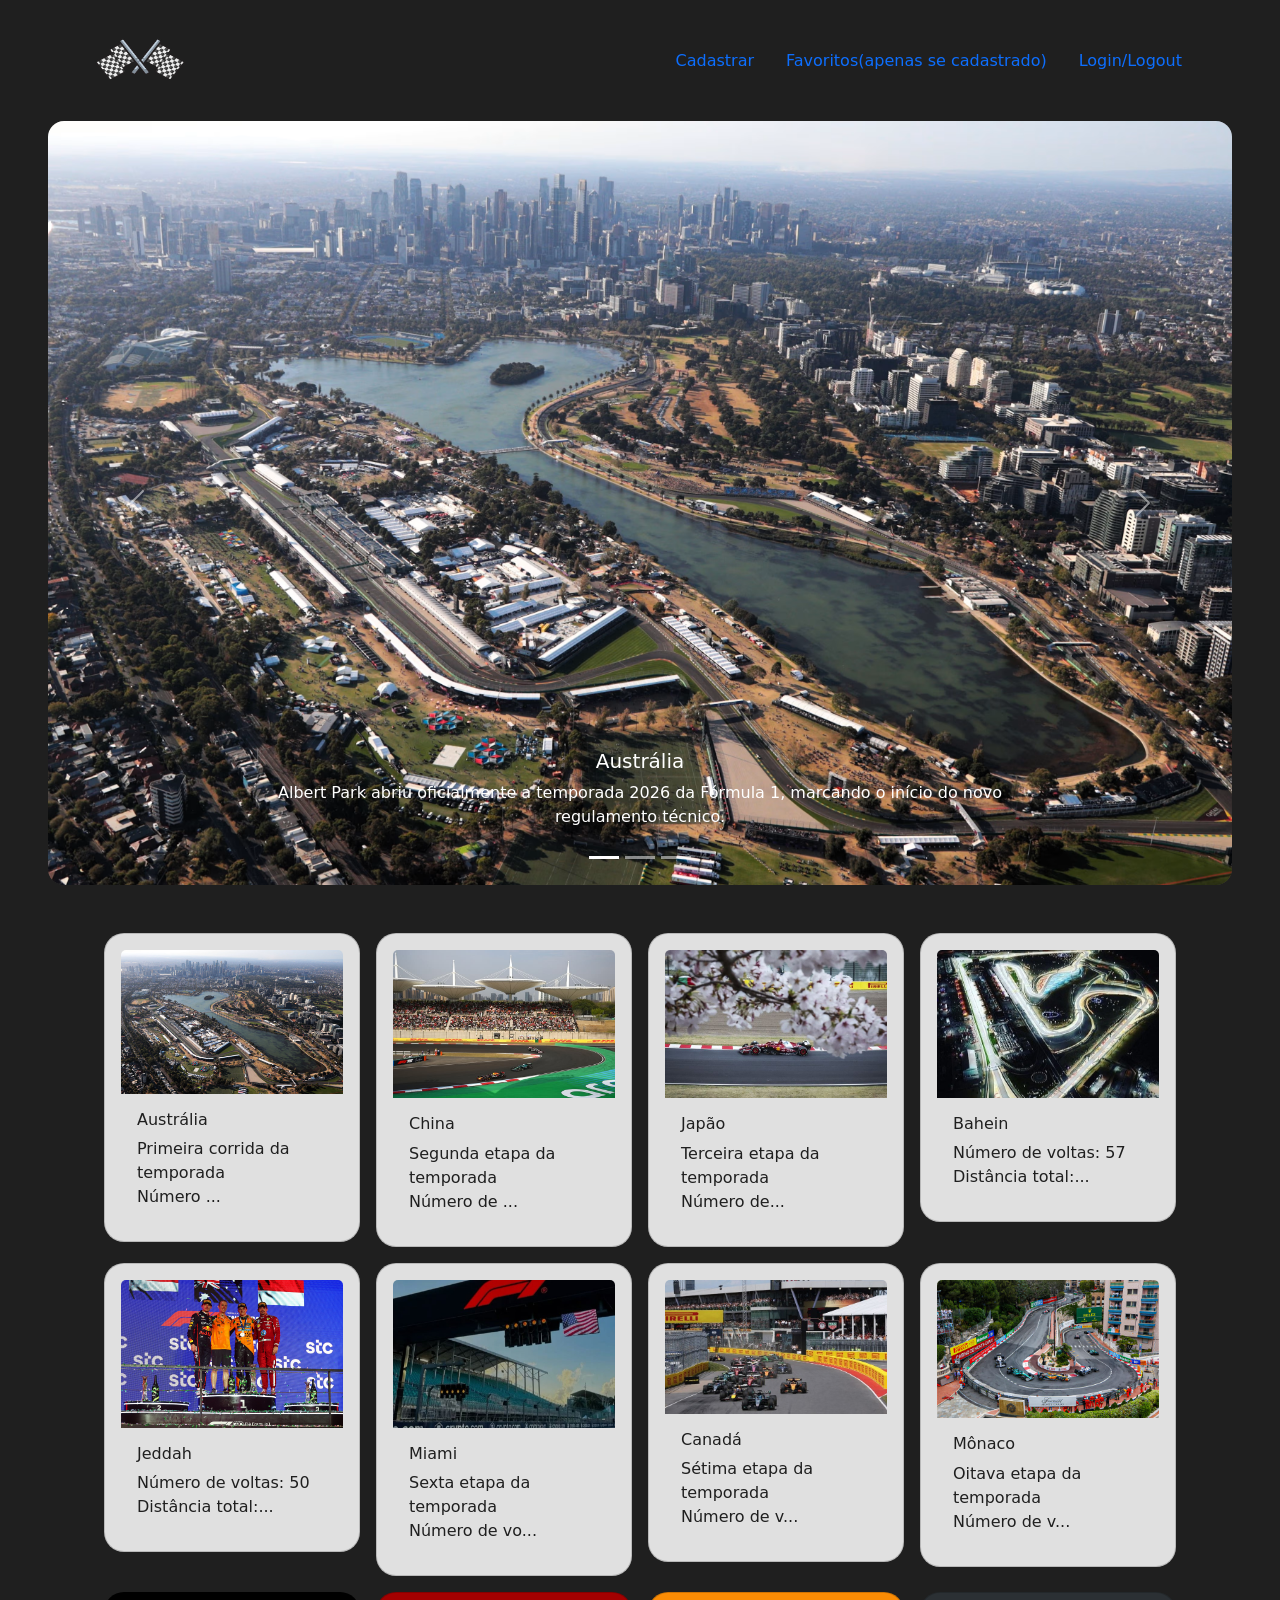
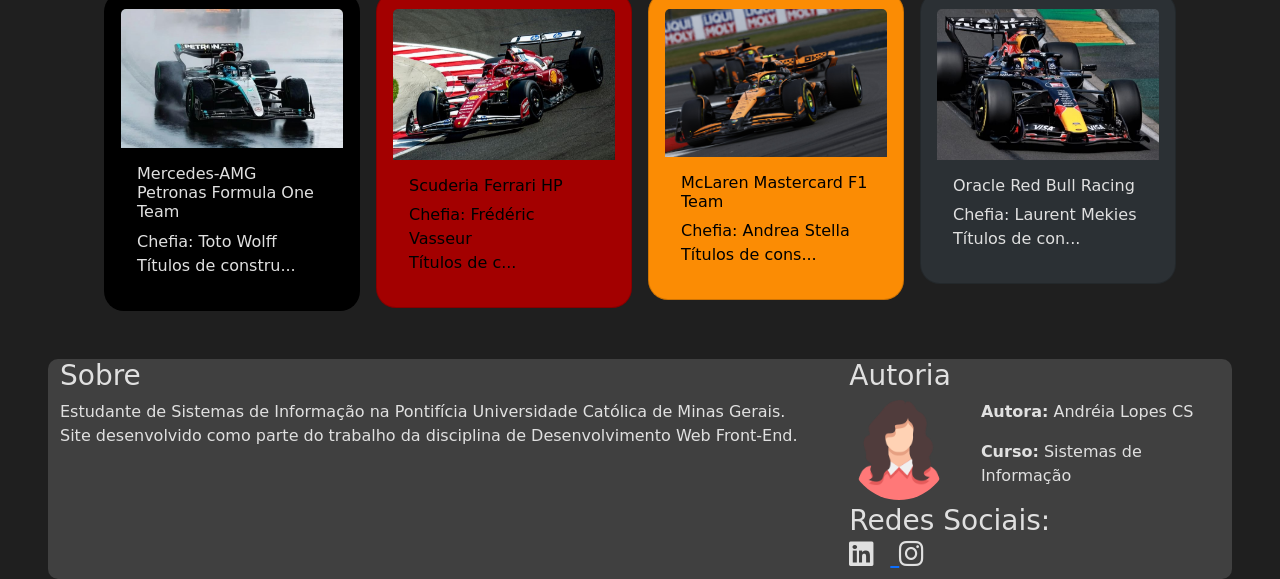
==== public/index.html @ 0bedf4bb "Criação dos arquivos e inicialização das telas da homepage, detalhes e  login" ====
<!DOCTYPE html>
<html lang="en">
<head>
    <meta charset="UTF-8">
    <meta name="viewport" content="width=device-width, initial-scale=1.0">
    <link href="https://cdn.jsdelivr.net/npm/bootstrap@5.3.8/dist/css/bootstrap.min.css" rel="stylesheet" integrity="sha384-sRIl4kxILFvY47J16cr9ZwB07vP4J8+LH7qKQnuqkuIAvNWLzeN8tE5YBujZqJLB" crossorigin="anonymous">
    <link rel="stylesheet" href="styles.css">
    <link rel="stylesheet" href="https://cdnjs.cloudflare.com/ajax/libs/font-awesome/6.5.0/css/all.min.css">
    <title>T.P 1</title>
</head>
<body>
  <nav class="navbar" id="cabecalho">
    <div class="container">
      <a class="navbar-brand" href="index.html">
        <img src="img/logo.png" alt="Logo" width="115" height="95">
      </a>
      <ul class="nav justify-content-end">
        <li class="nav-item">
          <a class="nav-link active" aria-current="page" href="login.html">Cadastrar</a>
        </li>
        <li class="nav-item">
          <a class="nav-link" href="favoritos.html">Favoritos(apenas se cadastrado)</a>
        </li>
        <li class="nav-item">
          <a class="nav-link" href="login.html">Login/Logout</a>
        </li>
      </ul>
    </div>
  </nav>
  <div id="carouselExampleCaptions" class="carousel slide mx-sm-5 mb-5 rounded-4">
    <div class="carousel-indicators">
      <button type="button" data-bs-target="#carouselExampleCaptions" data-bs-slide-to="0" class="active" aria-current="true" aria-label="Slide 1"></button>
      <button type="button" data-bs-target="#carouselExampleCaptions" data-bs-slide-to="1" aria-label="Slide 2"></button>
      <button type="button" data-bs-target="#carouselExampleCaptions" data-bs-slide-to="2" aria-label="Slide 3"></button>
    </div>
  <div class="carousel-inner rounded-4">
      <div class="carousel-item active" data-index="0">
        <a href="detalhes.html?id=1">
        <img src="img/Australia.png" class="d-block w-100 rounded-2" alt="Austrália"></a>
        <div class="carousel-caption d-none d-md-block">
          <h5>Austrália</h5>
          <p>Albert Park abriu oficialmente a temporada 2026 da Fórmula 1, marcando o início do novo regulamento técnico.</p>
        </div>
      </div>
      <div class="carousel-item">
        <a href="detalhes.html?id=8">
        <img src="img/Monaco.jpg" class="d-block w-100 rounded-2" alt="Mônaco"></a>
        <div class="carousel-caption d-none d-md-block">
          <h5>Mônaco</h5> 
          <p>Mônaco continua sendo o circuito mais tradicional e prestigiado da Fórmula 1.</p>
        </div>
      </div>
      <div class="carousel-item" data-index="10">
        <a href="detalhes.html?id=11">
        <img src="img/Mclaren.jpg" class="d-block w-100 rounded-2" alt="Mclaren"></a>
        <div class="carousel-caption d-none d-md-block">
          <h5>Mclaren</h5>
          <p>A McLaren vive uma fase extremamente forte e chega como uma das favoritas após temporadas muito competitivas.</p>
        </div>
      </div>
    </div>
    <button class="carousel-control-prev" type="button" data-bs-target="#carouselExampleCaptions" data-bs-slide="prev">
      <span class="carousel-control-prev-icon" aria-hidden="true"></span>
      <span class="visually-hidden">Anterior</span>
    </button>
    <button class="carousel-control-next" type="button" data-bs-target="#carouselExampleCaptions" data-bs-slide="next">
      <span class="carousel-control-next-icon" aria-hidden="true"></span>
      <span class="visually-hidden">Próximo</span>
    </button>
  </div>

  <div class="row mx-5 px-sm-5 g-3" id="itens-card"></div>

  <div id="footer" class="mt-5 mx-md-5">
    <div class="container-fluid">
      <div class="row">
        <div class="col-8">
        <h3>Sobre</h3>
        <p>Estudante de Sistemas de Informação na Pontifícia Universidade Católica de Minas Gerais. <br> Site desenvolvido como parte do trabalho da disciplina de Desenvolvimento Web Front-End.
      </div>
      <div class="col-4">
        <h3>Autoria</h3>
        <div class="row">
          <div class="col-12 col-lg-4">
            <img src="img/avatar.png" class="rounded-circle" alt="Autora" width="100">
          </div>
          <div class=" col-12 col-lg-8">
            <p><strong>Autora:</strong> Andréia Lopes CS</p>
            <p><strong>Curso:</strong> Sistemas de Informação</p>
          </div>
        </div>
        <h3>Redes Sociais: <br>
          <a href="#">
            <i class="fa-brands fa-linkedin me-3" style="color: #e0e0e0;"></i>
          </a>
          <a href="#">
            <i class="fa-brands fa-instagram" style="color: #e0e0e0;"></i>
          </a>
        </h3>
      </div>
        </div>
      </div>
      </div>
    </div>
  </div>

  <script src="https://cdn.jsdelivr.net/npm/bootstrap@5.3.8/dist/js/bootstrap.bundle.min.js"></script>
  <script src="app.js"></script>
</body>
</html>
---- public/styles.css ----
body{
    background-color: #1F1F1F;
}
.linhaObrigatoria{
    color: #E0E0E0;
}
#carouselExampleCaptions{
    background-color: #404040;
}
.cardjsMerc{
    background-color: #000000;
    border-radius: 20px;
    color: #E0E0E0;
}
.cardjsGPs{
    background-color: #E0E0E0;
    border-radius: 20px;
    color: #1F1F1F;
}
.cardjFer{
    background-color: #a30000;
    border-radius: 20px;
    color: #000000;
}
.cardjsMc{
    background-color: #fb8c04;
    border-radius: 20px;
    color: #000000;
}
.cardjsRB{
    background-color: #2b3034;
    border-radius: 20px;
    color: #E0E0E0;
}
#footer{
    background-color: #404040;
    border-radius: 10px;
    color: #E0E0E0;
}
/*Login
.corpoLogin{
    background-image: url("img/bckgdcolor.jpg");
    opacity: 90%;
}*/
.login-card{
    color: #E0E0E0;
}
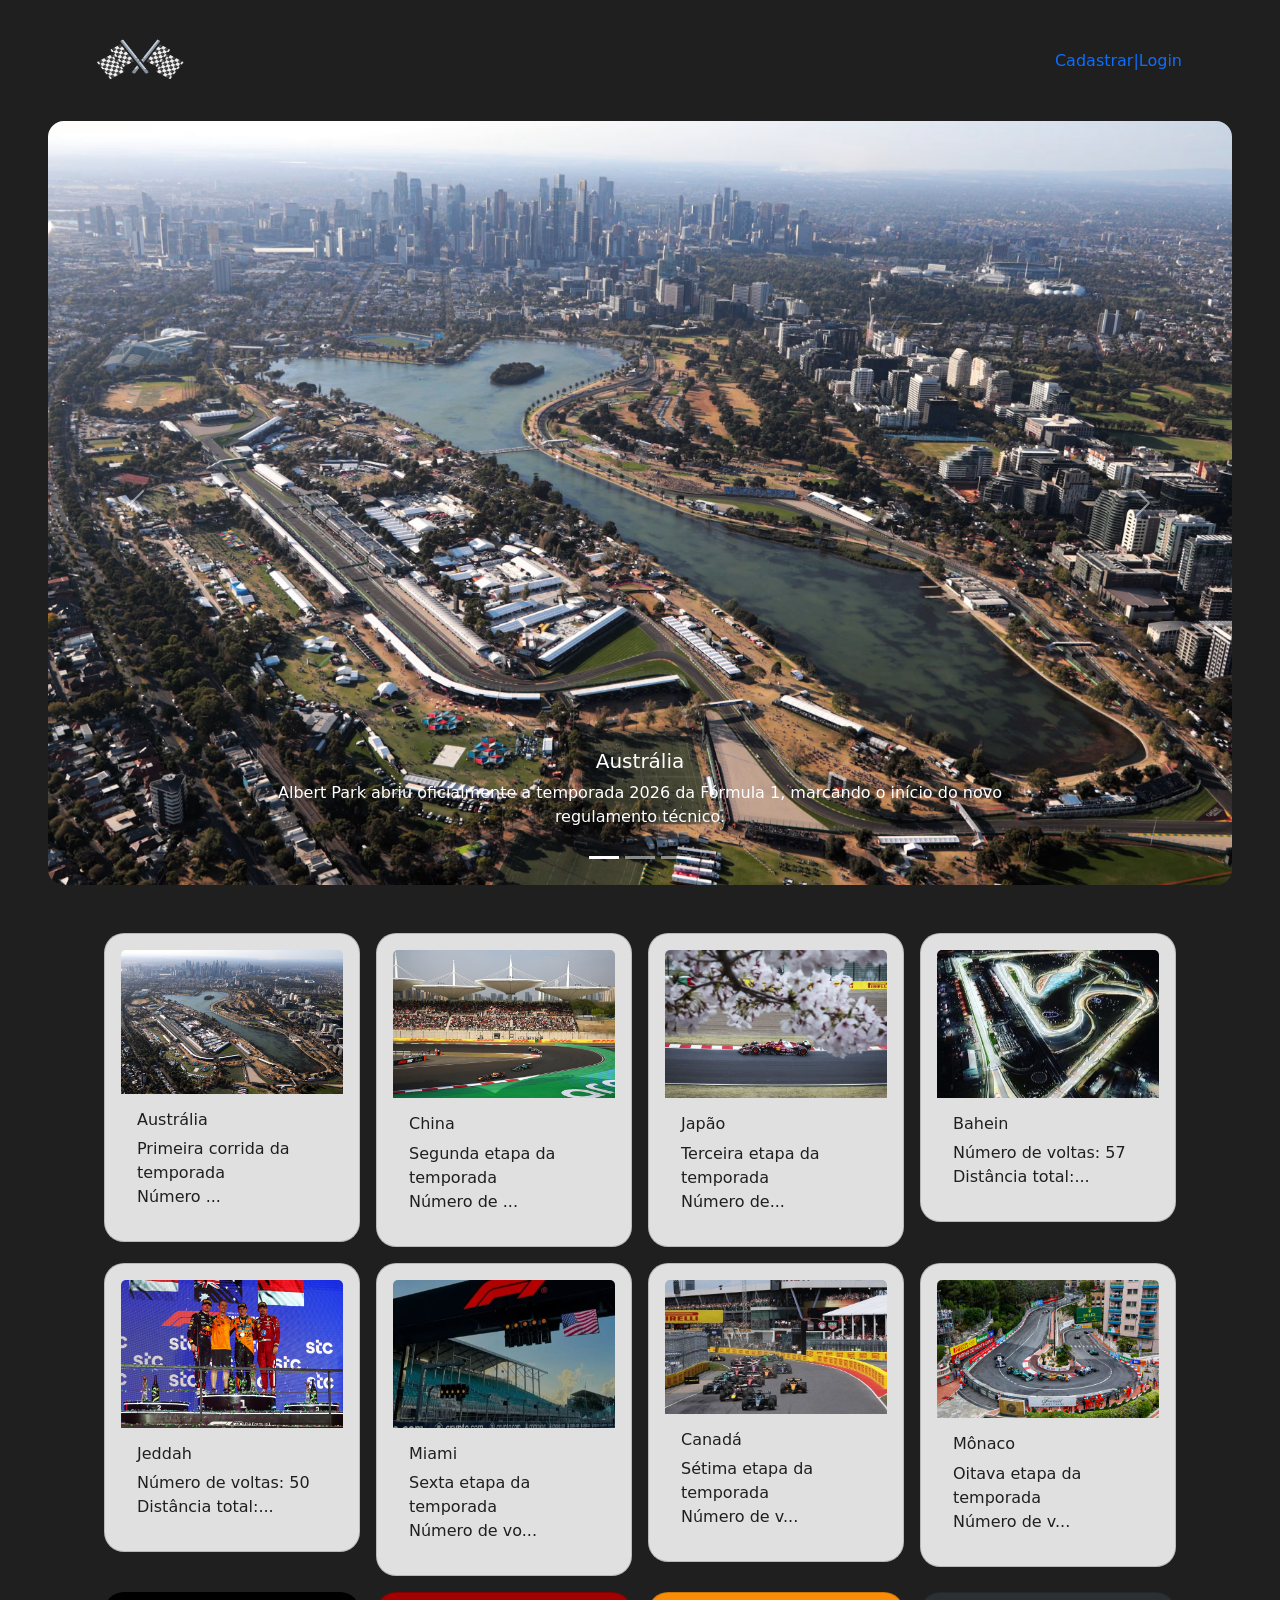
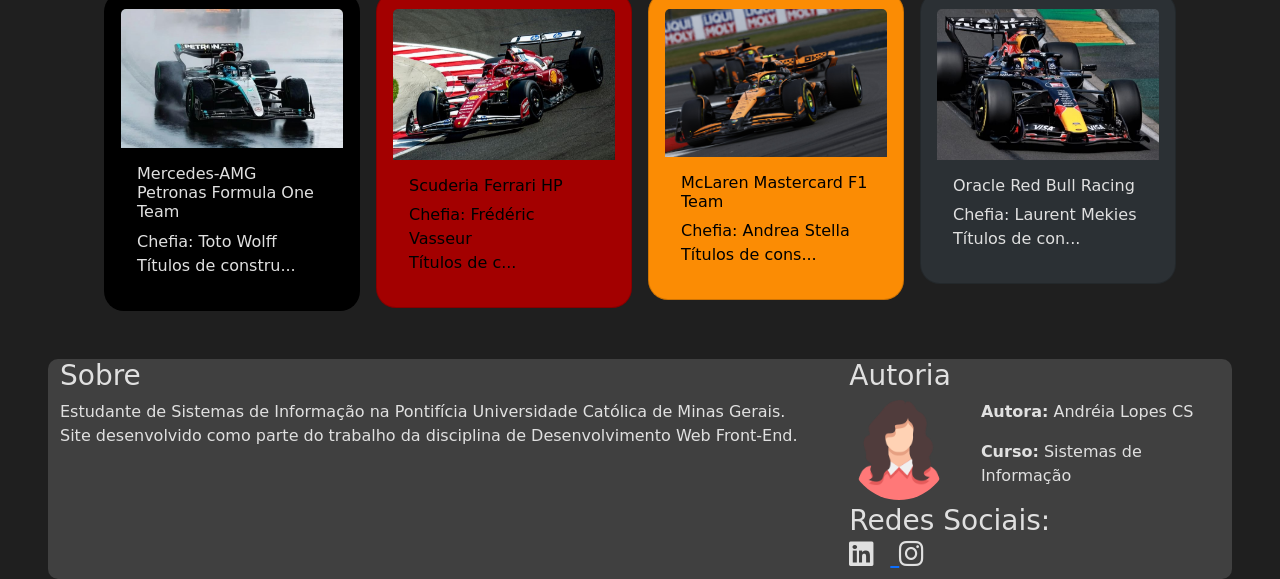
==== commit 0e5991c3: "alterações dos arquivos html e login.js" ====
--- a/public/index.html
+++ b/public/index.html
@@ -15,14 +15,17 @@
         <img src="img/logo.png" alt="Logo" width="115" height="95">
       </a>
       <ul class="nav justify-content-end">
-        <li class="nav-item">
-          <a class="nav-link active" aria-current="page" href="login.html">Cadastrar</a>
+        <li class="nav-item linkAdmin">
+          <a class="nav-link active" aria-current="page" href="login.html">Cadastrar</a><!--Apenas se administrador-->
         </li>
         <li class="nav-item">
-          <a class="nav-link" href="favoritos.html">Favoritos(apenas se cadastrado)</a>
+          <a class="nav-link linkLogin" href="favoritos.html">Favoritos</a>
         </li>
         <li class="nav-item">
-          <a class="nav-link" href="login.html">Login/Logout</a>
+          <a class="nav-link" href="login.html">Cadastrar|Login</a>
+        </li>
+        <li class="nav-item linkLogout">
+          <a class="nav-link" href="login.html">Logout</a>
         </li>
       </ul>
     </div>
--- a/public/styles.css
+++ b/public/styles.css
@@ -1,8 +1,14 @@
 body{
     background-color: #1F1F1F;
 }
-.linhaObrigatoria{
-    color: #E0E0E0;
+.linkAdmin{
+    display: none;
+}
+.linkLogin{
+    display: none;
+}
+.linkLogout{
+    display: none;
 }
 #carouselExampleCaptions{
     background-color: #404040;
@@ -37,11 +43,11 @@
     border-radius: 10px;
     color: #E0E0E0;
 }
-/*Login
-.corpoLogin{
-    background-image: url("img/bckgdcolor.jpg");
-    opacity: 90%;
-}*/
 .login-card{
     color: #E0E0E0;
+}
+.cadastro-card{
+    display: none;
+    color: #E0E0E0;
+
 }
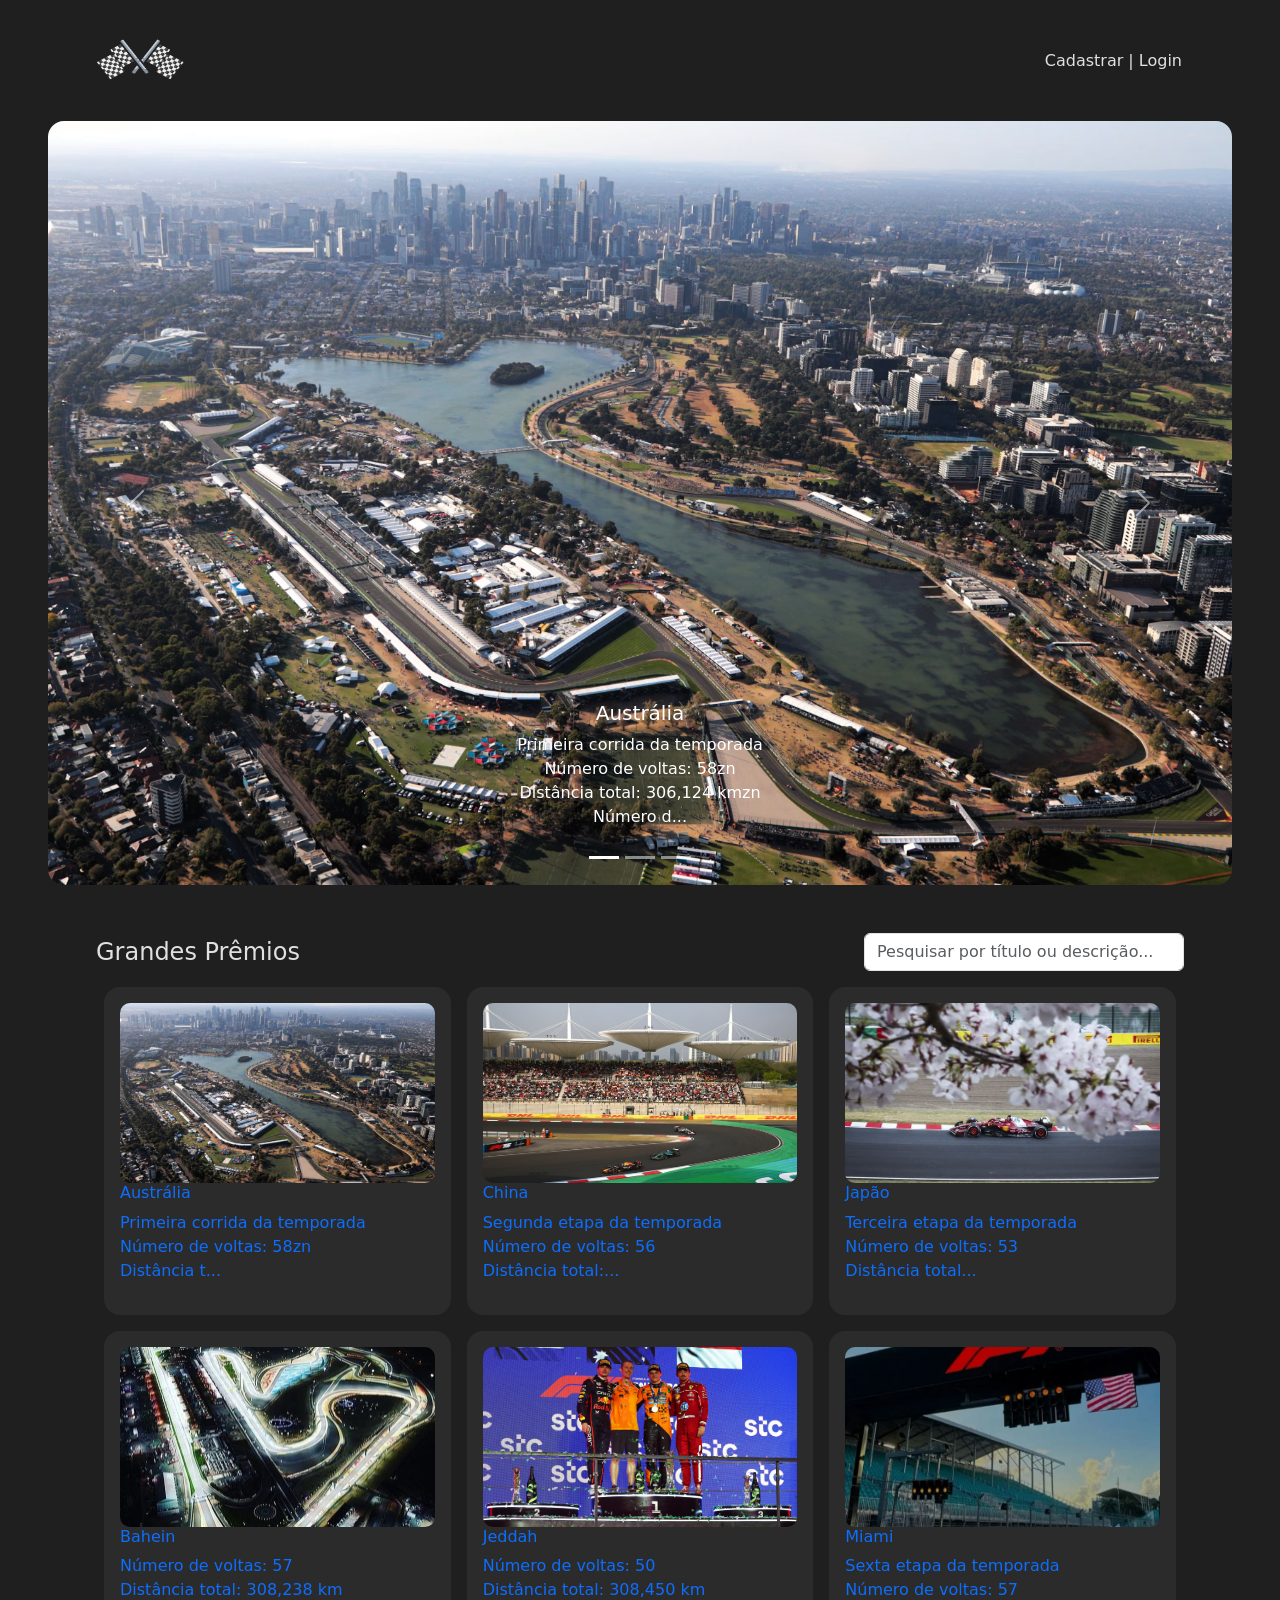
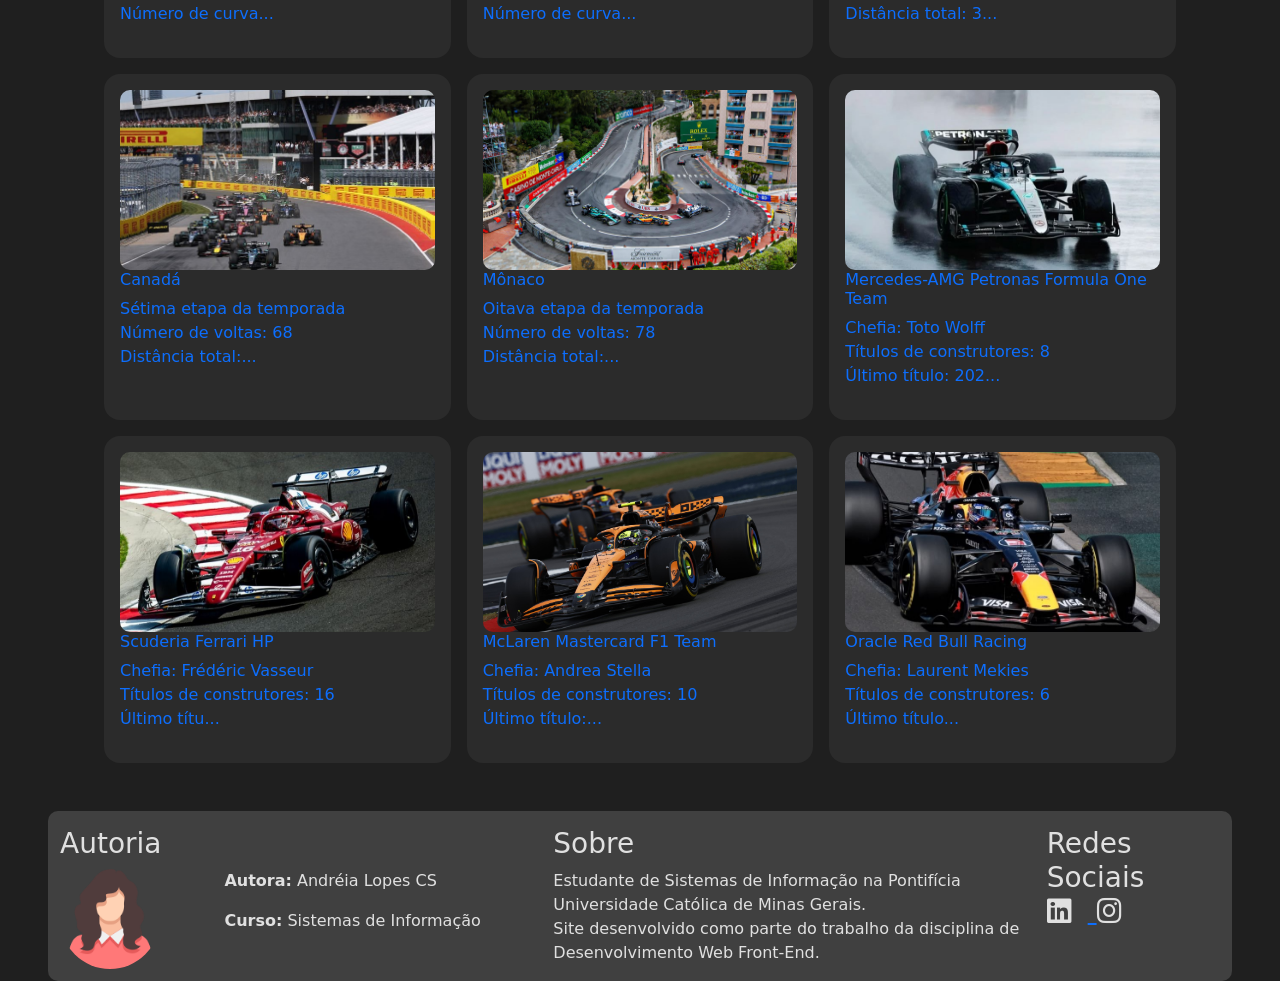
==== commit 1f43f3db: "montagem geral do site" ====
--- a/public/index.html
+++ b/public/index.html
@@ -4,102 +4,80 @@
     <meta charset="UTF-8">
     <meta name="viewport" content="width=device-width, initial-scale=1.0">
     <link href="https://cdn.jsdelivr.net/npm/bootstrap@5.3.8/dist/css/bootstrap.min.css" rel="stylesheet" integrity="sha384-sRIl4kxILFvY47J16cr9ZwB07vP4J8+LH7qKQnuqkuIAvNWLzeN8tE5YBujZqJLB" crossorigin="anonymous">
-    <link rel="stylesheet" href="styles.css">
     <link rel="stylesheet" href="https://cdnjs.cloudflare.com/ajax/libs/font-awesome/6.5.0/css/all.min.css">
-    <title>T.P 1</title>
+    <link rel="stylesheet" href="assets/styles.css">
+    <title>Home</title>
 </head>
 <body>
   <nav class="navbar" id="cabecalho">
     <div class="container">
       <a class="navbar-brand" href="index.html">
-        <img src="img/logo.png" alt="Logo" width="115" height="95">
+        <img src="assets/img/logo.png" alt="Logo" width="115" height="95">
       </a>
       <ul class="nav justify-content-end">
-        <li class="nav-item linkAdmin">
-          <a class="nav-link active" aria-current="page" href="login.html">Cadastrar</a><!--Apenas se administrador-->
+        <li class="nav-item linkAdmin d-none">
+          <a class="nav-link" href="cadastro_itens.html">Cadastrar item</a>
         </li>
-        <li class="nav-item">
-          <a class="nav-link linkLogin" href="favoritos.html">Favoritos</a>
+        <li class="nav-item linkFavoritos d-none">
+          <a class="nav-link" href="favoritos.html">Favoritos</a>
         </li>
-        <li class="nav-item">
-          <a class="nav-link" href="login.html">Cadastrar|Login</a>
+        <li class="nav-item linkLoginBtn">
+          <a class="nav-link" href="login.html">Cadastrar | Login</a>
         </li>
-        <li class="nav-item linkLogout">
-          <a class="nav-link" href="login.html">Logout</a>
+        <li class="nav-item linkLogout d-none">
+          <a class="nav-link" href="#" id="btnLogout">Logout</a>
         </li>
       </ul>
     </div>
   </nav>
-  <div id="carouselExampleCaptions" class="carousel slide mx-sm-5 mb-5 rounded-4">
-    <div class="carousel-indicators">
-      <button type="button" data-bs-target="#carouselExampleCaptions" data-bs-slide-to="0" class="active" aria-current="true" aria-label="Slide 1"></button>
-      <button type="button" data-bs-target="#carouselExampleCaptions" data-bs-slide-to="1" aria-label="Slide 2"></button>
-      <button type="button" data-bs-target="#carouselExampleCaptions" data-bs-slide-to="2" aria-label="Slide 3"></button>
-    </div>
-  <div class="carousel-inner rounded-4">
-      <div class="carousel-item active" data-index="0">
-        <a href="detalhes.html?id=1">
-        <img src="img/Australia.png" class="d-block w-100 rounded-2" alt="Austrália"></a>
-        <div class="carousel-caption d-none d-md-block">
-          <h5>Austrália</h5>
-          <p>Albert Park abriu oficialmente a temporada 2026 da Fórmula 1, marcando o início do novo regulamento técnico.</p>
-        </div>
-      </div>
-      <div class="carousel-item">
-        <a href="detalhes.html?id=8">
-        <img src="img/Monaco.jpg" class="d-block w-100 rounded-2" alt="Mônaco"></a>
-        <div class="carousel-caption d-none d-md-block">
-          <h5>Mônaco</h5> 
-          <p>Mônaco continua sendo o circuito mais tradicional e prestigiado da Fórmula 1.</p>
-        </div>
-      </div>
-      <div class="carousel-item" data-index="10">
-        <a href="detalhes.html?id=11">
-        <img src="img/Mclaren.jpg" class="d-block w-100 rounded-2" alt="Mclaren"></a>
-        <div class="carousel-caption d-none d-md-block">
-          <h5>Mclaren</h5>
-          <p>A McLaren vive uma fase extremamente forte e chega como uma das favoritas após temporadas muito competitivas.</p>
-        </div>
-      </div>
-    </div>
-    <button class="carousel-control-prev" type="button" data-bs-target="#carouselExampleCaptions" data-bs-slide="prev">
+  <div id="carrossel" class="carousel slide mx-sm-5 mb-5 rounded-4">
+    <div class="carousel-indicators"></div>
+  <div class="carousel-inner rounded-4"></div>
+    <button class="carousel-control-prev" type="button" data-bs-target="#carrossel" data-bs-slide="prev">
       <span class="carousel-control-prev-icon" aria-hidden="true"></span>
       <span class="visually-hidden">Anterior</span>
     </button>
-    <button class="carousel-control-next" type="button" data-bs-target="#carouselExampleCaptions" data-bs-slide="next">
+    <button class="carousel-control-next" type="button" data-bs-target="#carrossel" data-bs-slide="next">
       <span class="carousel-control-next-icon" aria-hidden="true"></span>
       <span class="visually-hidden">Próximo</span>
     </button>
   </div>
+  
+  <div class="d-flex justify-content-between align-items-center mx-5 px-sm-5 mb-3 flex-wrap gap-2">
+    <h4 class="m-0">Grandes Prêmios</h4>
+    <input type="search" id="campoPesquisa" class="form-control" placeholder="Pesquisar por título ou descrição...">
+  </div>
 
   <div class="row mx-5 px-sm-5 g-3" id="itens-card"></div>
 
-  <div id="footer" class="mt-5 mx-md-5">
+  <div id="footer" class="mt-5 mx-md-5 pt-3">
     <div class="container-fluid">
       <div class="row">
-        <div class="col-8">
+    <div class="col-5">
+      <h3>Autoria</h3>
+      <div class="row">
+        <div class="col-12 col-lg-4">
+          <img src="assets/img/avatar.png" class="rounded-circle" alt="Autora" width="100">
+        </div>
+        <div class=" col-12 col-lg-8">
+          <p><strong>Autora:</strong> Andréia Lopes CS</p>
+          <p><strong>Curso:</strong> Sistemas de Informação</p>
+        </div>
+      </div>
+    </div>
+        <div class="col-5">
         <h3>Sobre</h3>
         <p>Estudante de Sistemas de Informação na Pontifícia Universidade Católica de Minas Gerais. <br> Site desenvolvido como parte do trabalho da disciplina de Desenvolvimento Web Front-End.
       </div>
-      <div class="col-4">
-        <h3>Autoria</h3>
-        <div class="row">
-          <div class="col-12 col-lg-4">
-            <img src="img/avatar.png" class="rounded-circle" alt="Autora" width="100">
-          </div>
-          <div class=" col-12 col-lg-8">
-            <p><strong>Autora:</strong> Andréia Lopes CS</p>
-            <p><strong>Curso:</strong> Sistemas de Informação</p>
-          </div>
-        </div>
-        <h3>Redes Sociais: <br>
-          <a href="#">
-            <i class="fa-brands fa-linkedin me-3" style="color: #e0e0e0;"></i>
-          </a>
-          <a href="#">
-            <i class="fa-brands fa-instagram" style="color: #e0e0e0;"></i>
-          </a>
-        </h3>
+      <div class="col-2">
+      <h3>Redes Sociais <br>
+        <a href="#">
+          <i class="fa-brands fa-linkedin me-3" style="color: #e0e0e0;"></i>
+        </a>
+        <a href="#">
+          <i class="fa-brands fa-instagram" style="color: #e0e0e0;"></i>
+        </a>
+      </h3>
       </div>
         </div>
       </div>
@@ -108,6 +86,6 @@
   </div>
 
   <script src="https://cdn.jsdelivr.net/npm/bootstrap@5.3.8/dist/js/bootstrap.bundle.min.js"></script>
-  <script src="app.js"></script>
+  <script src="assets/scripts/app.js"></script>
 </body>
 </html>
--- a/public/assets/styles.css
+++ b/public/assets/styles.css
@@ -0,0 +1,112 @@
+body{
+    background-color: #1F1F1F;
+    color: #E0E0E0;
+}
+
+#cabecalho {
+    background-color: #1F1F1F;
+}
+.navbar-brand, .nav-link {
+    color: #E0E0E0 !important;
+}
+
+#carrossel{
+    background-color: #404040;
+    min-height: 80px;
+}
+/**/
+
+.card-item {
+    background-color: #2b2b2b;
+    border-radius: 16px;
+    padding: 1rem;
+    color: #E0E0E0;
+    height: 100%;
+}
+.card-img-top {
+    height: 180px;
+    width: 100%;
+    object-fit: cover;
+    border-radius: 10px;
+}
+
+#footer{
+    background-color: #404040;
+    border-radius: 10px;
+    color: #E0E0E0;
+}
+/* ===== Pesquisa ===== */
+#campoPesquisa {
+    max-width: 320px;
+}
+ 
+/* ===== Favoritos (coração) ===== */
+.btn-favorito {
+    position: absolute;
+    top: 10px;
+    right: 10px;
+    width: 36px;
+    height: 36px;
+    border: none;
+    border-radius: 50%;
+    background: rgba(0, 0, 0, 0.45);
+    color: #ffffff;
+    font-size: 1.2rem;
+    display: flex;
+    align-items: center;
+    justify-content: center;
+    cursor: pointer;
+    z-index: 2;
+}
+.btn-favorito.favoritado {
+    color: #e63946;
+}
+ 
+.btn-favorito-detalhe {
+    margin-top: 1rem;
+    padding: 0.6rem 1.2rem;
+    border: none;
+    border-radius: 8px;
+    background-color: #404040;
+    color: #E0E0E0;
+    cursor: pointer;
+    font-size: 1rem;
+}
+.btn-favorito-detalhe.favoritado {
+    background-color: #e63946;
+    color: #ffffff;
+}
+ 
+/* ===== Login / Cadastro de usuário / Cadastro de itens ===== */
+.login-card, .cadastro-card, .form-cadastro {
+    background-color: #2b2b2b;
+    border-radius: 16px;
+    color: #E0E0E0;
+}
+.cadastro-card {
+    display: none;
+}
+.campo-input {
+    background-color: #1F1F1F;
+    color: #E0E0E0;
+    border: 1px solid #555;
+}
+.campo-input:focus {
+    background-color: #1F1F1F;
+    color: #E0E0E0;
+    border-color: #888;
+    box-shadow: none;
+}
+.btn-entrar, .btn-cadastrar, .btn-cadastro {
+    background-color: #e63946;
+    color: #ffffff;
+    font-weight: 600;
+    padding: 0.6rem 0;
+}
+.btn-entrar:hover, .btn-cadastrar:hover, .btn-cadastro:hover {
+    background-color: #c92f3b;
+}
+.erro-msg {
+    color: #ff6b6b;
+    font-size: 0.9rem;
+}
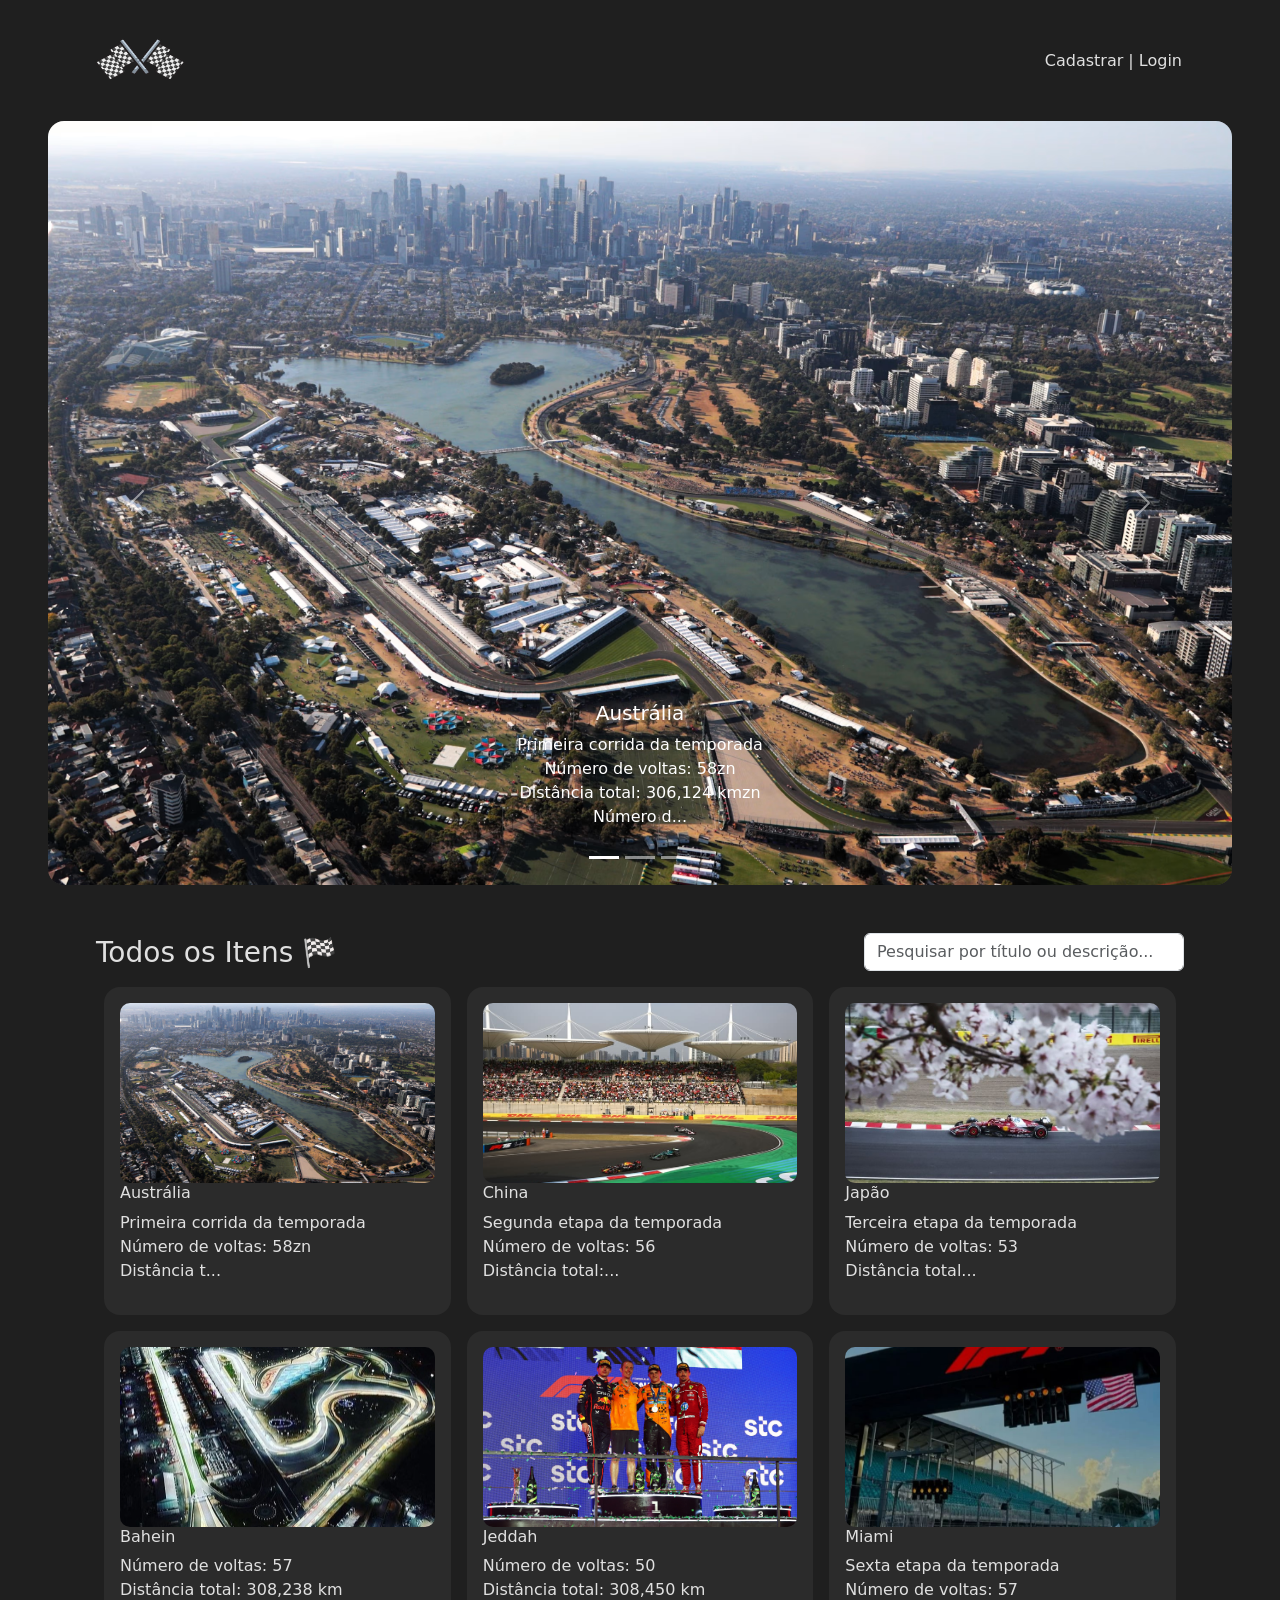
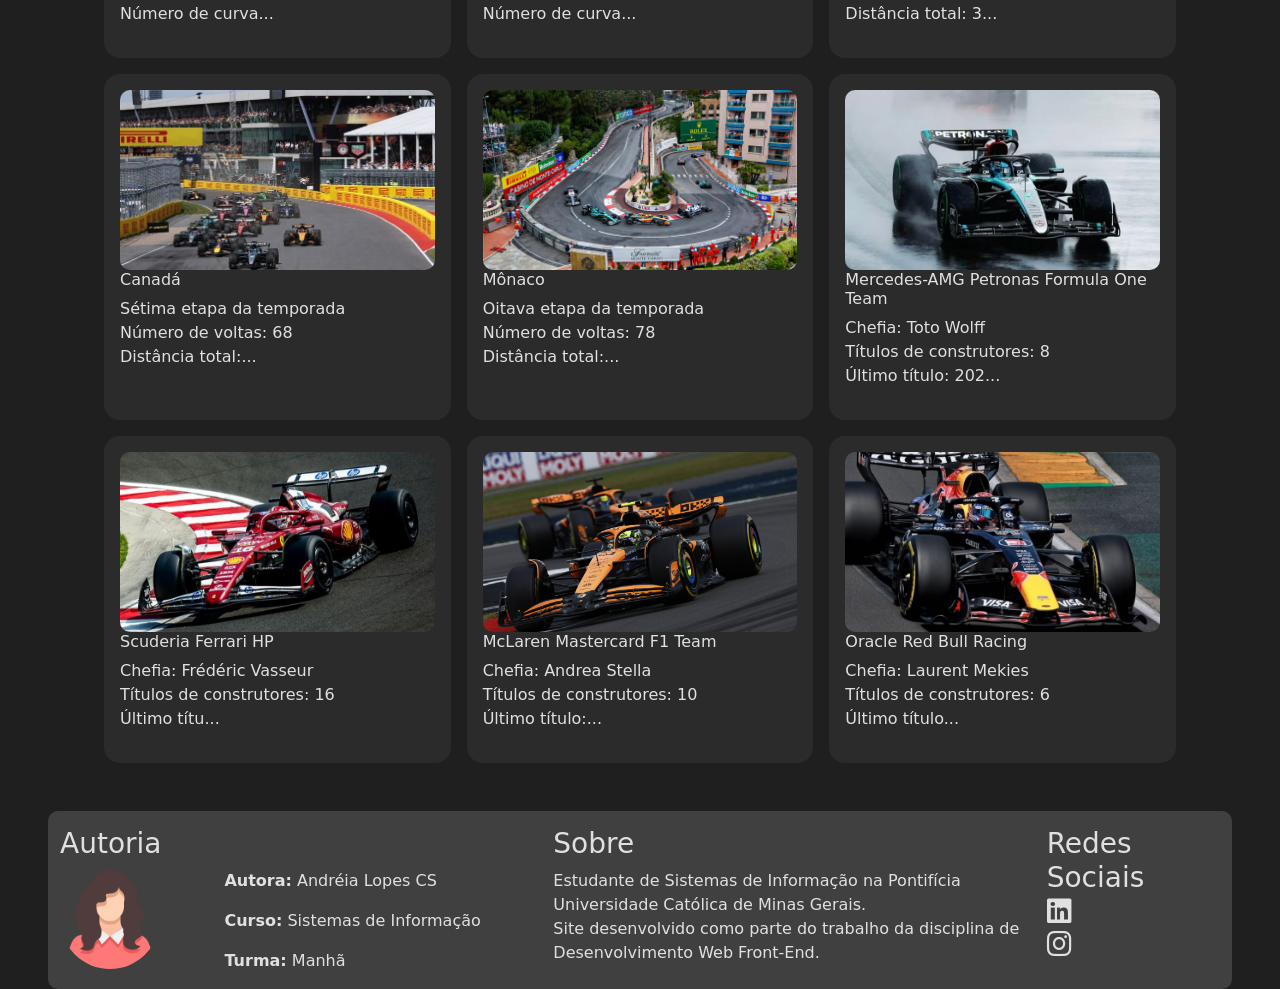
==== commit c9f216d8: "Página Atualizações do app.js e alterações do css" ====
--- a/public/index.html
+++ b/public/index.html
@@ -44,7 +44,7 @@
   </div>
   
   <div class="d-flex justify-content-between align-items-center mx-5 px-sm-5 mb-3 flex-wrap gap-2">
-    <h4 class="m-0">Grandes Prêmios</h4>
+    <h3 class="m-0">Todos os Itens 🏁</h3>
     <input type="search" id="campoPesquisa" class="form-control" placeholder="Pesquisar por título ou descrição...">
   </div>
 
@@ -62,6 +62,7 @@
         <div class=" col-12 col-lg-8">
           <p><strong>Autora:</strong> Andréia Lopes CS</p>
           <p><strong>Curso:</strong> Sistemas de Informação</p>
+          <p><strong>Turma:</strong> Manhã</p>
         </div>
       </div>
     </div>
@@ -69,14 +70,10 @@
         <h3>Sobre</h3>
         <p>Estudante de Sistemas de Informação na Pontifícia Universidade Católica de Minas Gerais. <br> Site desenvolvido como parte do trabalho da disciplina de Desenvolvimento Web Front-End.
       </div>
-      <div class="col-2">
+      <div class="col-sm-2 ">
       <h3>Redes Sociais <br>
-        <a href="#">
-          <i class="fa-brands fa-linkedin me-3" style="color: #e0e0e0;"></i>
-        </a>
-        <a href="#">
-          <i class="fa-brands fa-instagram" style="color: #e0e0e0;"></i>
-        </a>
+        <a href="#"><i class="fa-brands fa-linkedin me-3" style="color: #e0e0e0;"></i></a><br>
+        <a href="#"><i class="fa-brands fa-instagram" style="color: #e0e0e0;"></i></a>
       </h3>
       </div>
         </div>
--- a/public/assets/styles.css
+++ b/public/assets/styles.css
@@ -15,7 +15,6 @@
     min-height: 80px;
 }
 /**/
-
 .card-item {
     background-color: #2b2b2b;
     border-radius: 16px;
@@ -29,18 +28,19 @@
     object-fit: cover;
     border-radius: 10px;
 }
-
+.card-body{
+    color: #E0E0E0;
+}
 #footer{
     background-color: #404040;
     border-radius: 10px;
     color: #E0E0E0;
 }
-/* ===== Pesquisa ===== */
+/* Pesquisa*/
 #campoPesquisa {
     max-width: 320px;
 }
- 
-/* ===== Favoritos (coração) ===== */
+/*Favoritos*/ 
 .btn-favorito {
     position: absolute;
     top: 10px;
@@ -50,7 +50,7 @@
     border: none;
     border-radius: 50%;
     background: rgba(0, 0, 0, 0.45);
-    color: #ffffff;
+    color: #E0E0E0;
     font-size: 1.2rem;
     display: flex;
     align-items: center;
@@ -61,7 +61,6 @@
 .btn-favorito.favoritado {
     color: #e63946;
 }
- 
 .btn-favorito-detalhe {
     margin-top: 1rem;
     padding: 0.6rem 1.2rem;
@@ -76,8 +75,6 @@
     background-color: #e63946;
     color: #ffffff;
 }
- 
-/* ===== Login / Cadastro de usuário / Cadastro de itens ===== */
 .login-card, .cadastro-card, .form-cadastro {
     background-color: #2b2b2b;
     border-radius: 16px;
